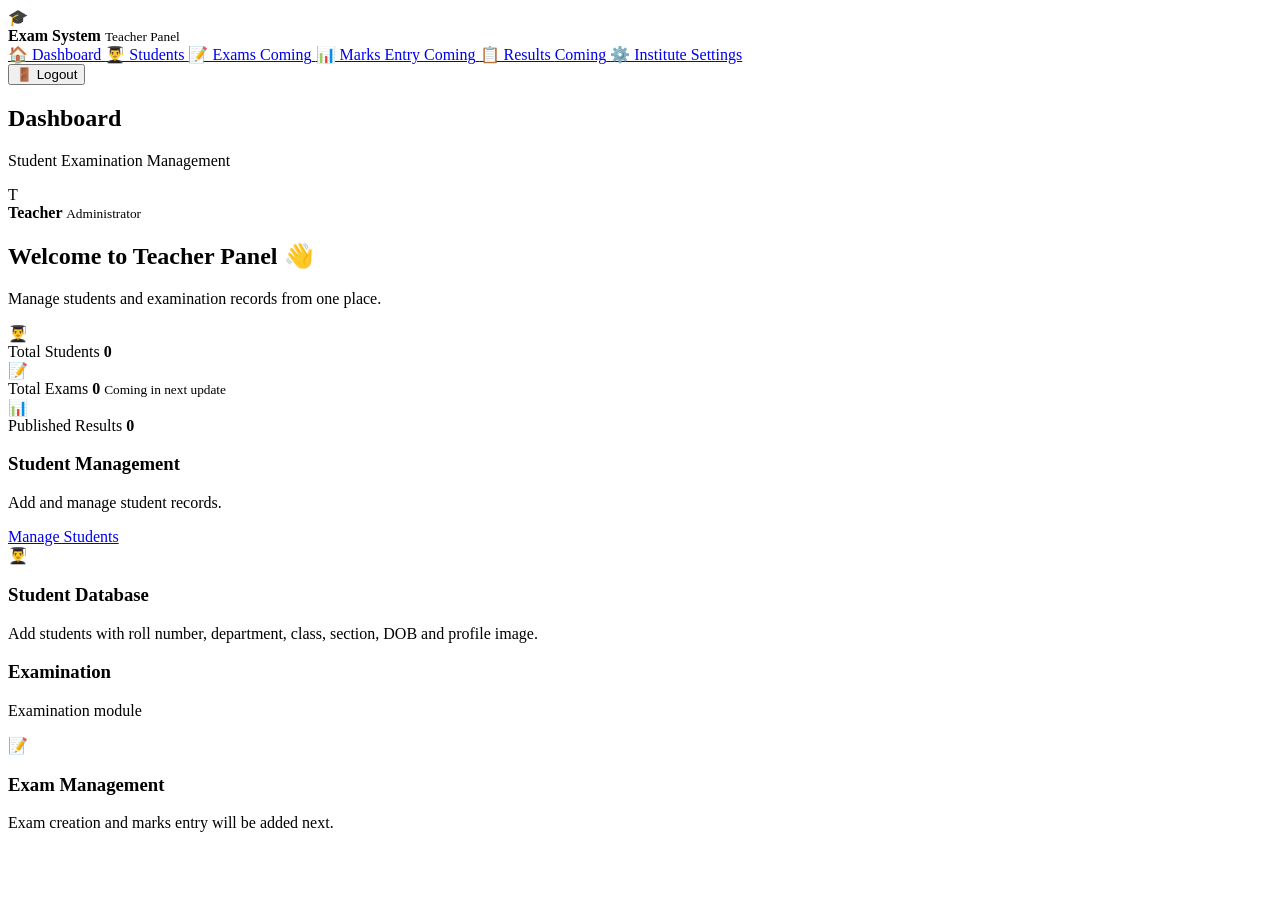
==== dashboard.html @ e986f678 "Add initial Teacher Dashboard HTML structure" ====
<!DOCTYPE html>
<html lang="en">

<head>

    <meta charset="UTF-8">

    <meta name="viewport"
          content="width=device-width, initial-scale=1.0">

    <title>Teacher Dashboard</title>

    <link rel="stylesheet"
          href="css/style.css">

</head>

<body>

<div class="app">

    <aside class="sidebar">

        <div class="sidebar-brand">

            <div class="brand-small">
                🎓
            </div>

            <div>
                <strong>Exam System</strong>
                <small>Teacher Panel</small>
            </div>

        </div>

        <nav>

            <a href="dashboard.html"
               class="nav-link active">

                🏠 Dashboard

            </a>

            <a href="students.html"
               class="nav-link">

                👨‍🎓 Students

            </a>

            <a href="#"
               class="nav-link disabled">

                📝 Exams
                <span>Coming</span>

            </a>

            <a href="#"
               class="nav-link disabled">

                📊 Marks Entry
                <span>Coming</span>

            </a>

            <a href="#"
               class="nav-link disabled">

                📋 Results
                <span>Coming</span>

            </a>

            <a href="settings.html"
               class="nav-link">

                ⚙️ Institute Settings

            </a>

        </nav>

        <button id="logoutBtn"
                class="logout-btn">

            🚪 Logout

        </button>

    </aside>


    <main class="main">

        <header class="topbar">

            <div>

                <h2>Dashboard</h2>

                <p id="instituteName">
                    Student Examination Management
                </p>

            </div>

            <div class="teacher-info">

                <div class="avatar">
                    T
                </div>

                <div>

                    <strong id="teacherEmail">
                        Teacher
                    </strong>

                    <small>
                        Administrator
                    </small>

                </div>

            </div>

        </header>


        <section class="content">

            <div class="welcome-card">

                <div>

                    <h1>
                        Welcome to Teacher Panel 👋
                    </h1>

                    <p>
                        Manage students and examination
                        records from one place.
                    </p>

                </div>

            </div>


            <div class="stats-grid">

                <div class="stat-card">

                    <div class="stat-icon blue">
                        👨‍🎓
                    </div>

                    <div>

                        <span>Total Students</span>

                        <strong id="studentCount">
                            0
                        </strong>

                    </div>

                </div>


                <div class="stat-card">

                    <div class="stat-icon green">
                        📝
                    </div>

                    <div>

                        <span>Total Exams</span>

                        <strong>
                            0
                        </strong>

                        <small>
                            Coming in next update
                        </small>

                    </div>

                </div>


                <div class="stat-card">

                    <div class="stat-icon orange">
                        📊
                    </div>

                    <div>

                        <span>Published Results</span>

                        <strong>
                            0
                        </strong>

                    </div>

                </div>

            </div>


            <div class="dashboard-grid">

                <div class="panel">

                    <div class="panel-header">

                        <div>

                            <h3>Student Management</h3>

                            <p>
                                Add and manage student records.
                            </p>

                        </div>

                        <a href="students.html"
                           class="small-btn">

                            Manage Students

                        </a>

                    </div>

                    <div class="empty-box">

                        <div class="large-icon">
                            👨‍🎓
                        </div>

                        <h3>
                            Student Database
                        </h3>

                        <p>
                            Add students with roll number,
                            department, class, section,
                            DOB and profile image.
                        </p>

                    </div>

                </div>


                <div class="panel">

                    <div class="panel-header">

                        <div>

                            <h3>Examination</h3>

                            <p>
                                Examination module
                            </p>

                        </div>

                    </div>

                    <div class="empty-box">

                        <div class="large-icon">
                            📝
                        </div>

                        <h3>
                            Exam Management
                        </h3>

                        <p>
                            Exam creation and marks entry
                            will be added next.
                        </p>

                    </div>

                </div>

            </div>

        </section>

    </main>

</div>

<script type="module"
        src="js/dashboard.js">
</script>

</body>

</html>
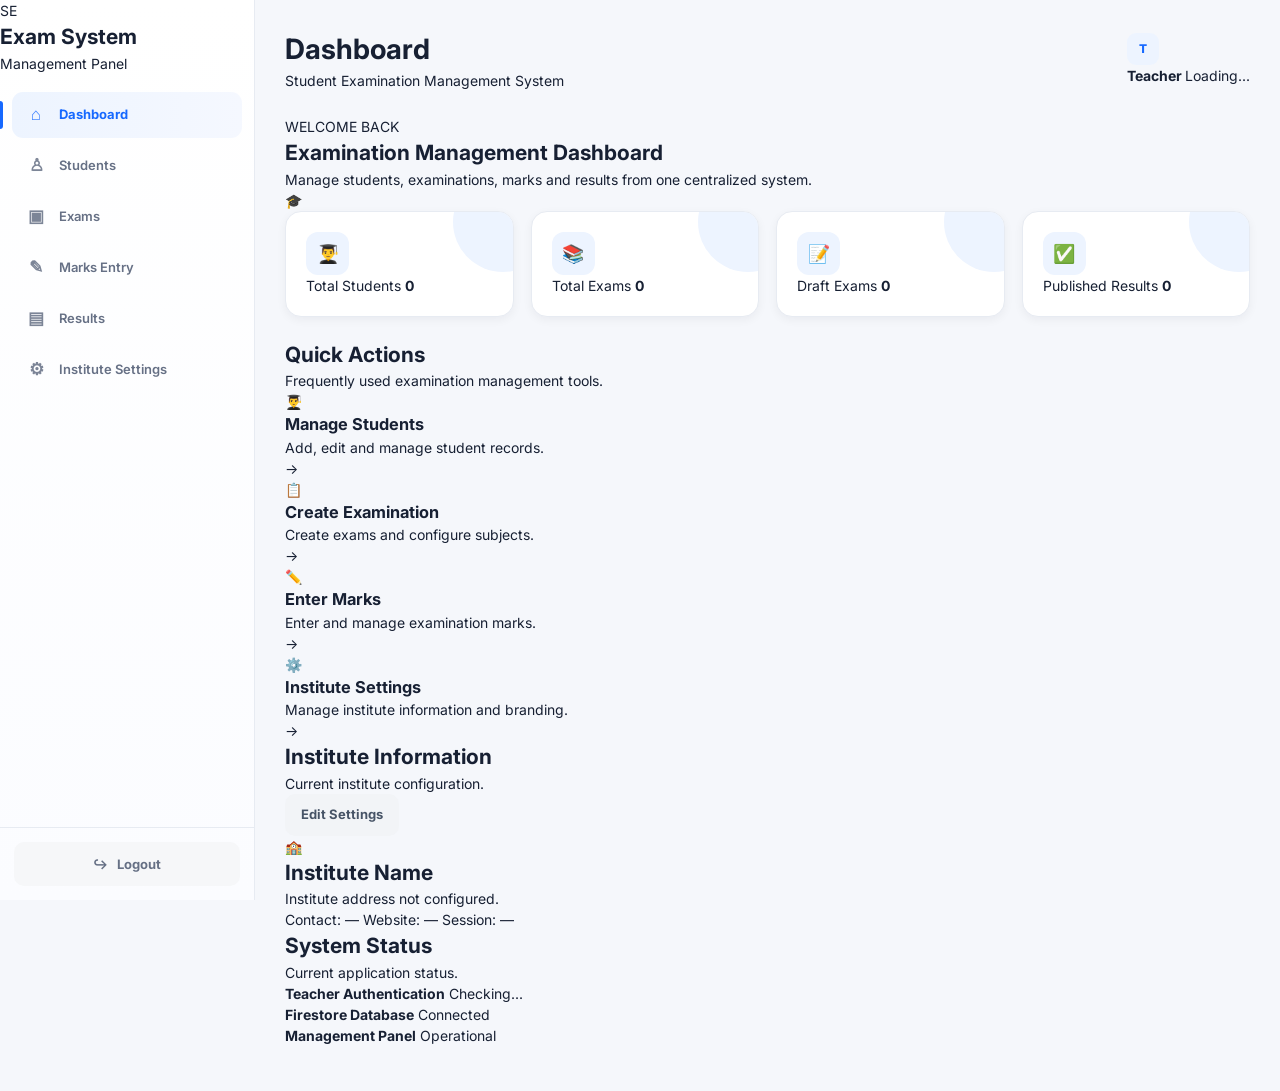
==== commit 2d7ef2f5: "Refactor dashboard HTML for better layout and content Updated the dashboard HTML structure and conte" ====
--- a/dashboard.html
+++ b/dashboard.html
@@ -1,297 +1,390 @@
 <!DOCTYPE html>
 <html lang="en">
-
 <head>
-
     <meta charset="UTF-8">
-
-    <meta name="viewport"
-          content="width=device-width, initial-scale=1.0">
-
-    <title>Teacher Dashboard</title>
-
-    <link rel="stylesheet"
-          href="css/style.css">
-
+    <meta name="viewport" content="width=device-width, initial-scale=1.0">
+
+    <title>Dashboard | Student Examination Management</title>
+
+    <link rel="preconnect" href="https://fonts.googleapis.com">
+    <link rel="preconnect" href="https://fonts.gstatic.com" crossorigin>
+    <link href="https://fonts.googleapis.com/css2?family=Inter:wght@400;500;600;700;800&display=swap" rel="stylesheet">
+
+    <link rel="stylesheet" href="css/style.css">
 </head>
 
 <body>
 
-<div class="app">
-
+<div class="app-layout">
+
+    <!-- SIDEBAR -->
     <aside class="sidebar">
 
         <div class="sidebar-brand">
-
-            <div class="brand-small">
-                🎓
-            </div>
+            <div class="brand-icon">SE</div>
 
             <div>
-                <strong>Exam System</strong>
-                <small>Teacher Panel</small>
-            </div>
-
+                <h2>Exam System</h2>
+                <span>Management Panel</span>
+            </div>
         </div>
 
-        <nav>
-
-            <a href="dashboard.html"
-               class="nav-link active">
-
-                🏠 Dashboard
-
-            </a>
-
-            <a href="students.html"
-               class="nav-link">
-
-                👨‍🎓 Students
-
-            </a>
-
-            <a href="#"
-               class="nav-link disabled">
-
-                📝 Exams
-                <span>Coming</span>
-
-            </a>
-
-            <a href="#"
-               class="nav-link disabled">
-
-                📊 Marks Entry
-                <span>Coming</span>
-
-            </a>
-
-            <a href="#"
-               class="nav-link disabled">
-
-                📋 Results
-                <span>Coming</span>
-
-            </a>
-
-            <a href="settings.html"
-               class="nav-link">
-
-                ⚙️ Institute Settings
-
+        <nav class="sidebar-nav">
+
+            <a href="dashboard.html" class="nav-link active">
+                <span class="nav-icon">⌂</span>
+                <span>Dashboard</span>
+            </a>
+
+            <a href="students.html" class="nav-link">
+                <span class="nav-icon">♙</span>
+                <span>Students</span>
+            </a>
+
+            <a href="exams.html" class="nav-link">
+                <span class="nav-icon">▣</span>
+                <span>Exams</span>
+            </a>
+
+            <a href="#" class="nav-link">
+                <span class="nav-icon">✎</span>
+                <span>Marks Entry</span>
+            </a>
+
+            <a href="#" class="nav-link">
+                <span class="nav-icon">▤</span>
+                <span>Results</span>
+            </a>
+
+            <a href="settings.html" class="nav-link">
+                <span class="nav-icon">⚙</span>
+                <span>Institute Settings</span>
             </a>
 
         </nav>
 
-        <button id="logoutBtn"
-                class="logout-btn">
-
-            🚪 Logout
-
-        </button>
+        <div class="sidebar-bottom">
+
+            <button id="logoutBtn" class="logout-btn">
+                <span>↪</span>
+                Logout
+            </button>
+
+        </div>
 
     </aside>
 
 
-    <main class="main">
-
+    <!-- MAIN -->
+    <main class="main-content">
+
+        <!-- TOPBAR -->
         <header class="topbar">
 
             <div>
-
-                <h2>Dashboard</h2>
-
-                <p id="instituteName">
-                    Student Examination Management
-                </p>
-
-            </div>
-
-            <div class="teacher-info">
-
-                <div class="avatar">
-                    T
-                </div>
+                <h1>Dashboard</h1>
+                <p>Student Examination Management System</p>
+            </div>
+
+            <div class="topbar-right">
+
+                <div class="teacher-profile">
+                    <div class="teacher-avatar" id="teacherAvatar">
+                        T
+                    </div>
+
+                    <div class="teacher-details">
+                        <strong id="teacherName">
+                            Teacher
+                        </strong>
+
+                        <span id="teacherEmail">
+                            Loading...
+                        </span>
+                    </div>
+                </div>
+
+            </div>
+
+        </header>
+
+
+        <!-- DASHBOARD CONTENT -->
+        <section class="page-content">
+
+            <!-- WELCOME -->
+            <div class="welcome-card">
 
                 <div>
-
-                    <strong id="teacherEmail">
-                        Teacher
-                    </strong>
-
-                    <small>
-                        Administrator
-                    </small>
-
-                </div>
-
-            </div>
-
-        </header>
-
-
-        <section class="content">
-
-            <div class="welcome-card">
+                    <span class="welcome-label">WELCOME BACK</span>
+
+                    <h2>
+                        Examination Management Dashboard
+                    </h2>
+
+                    <p>
+                        Manage students, examinations, marks and results
+                        from one centralized system.
+                    </p>
+                </div>
+
+                <div class="welcome-icon">
+                    🎓
+                </div>
+
+            </div>
+
+
+            <!-- STATISTICS -->
+            <div class="stats-grid">
+
+                <div class="stat-card">
+
+                    <div class="stat-icon">
+                        👨‍🎓
+                    </div>
+
+                    <div class="stat-content">
+                        <span>Total Students</span>
+                        <strong id="totalStudents">0</strong>
+                    </div>
+
+                </div>
+
+
+                <div class="stat-card">
+
+                    <div class="stat-icon">
+                        📚
+                    </div>
+
+                    <div class="stat-content">
+                        <span>Total Exams</span>
+                        <strong id="totalExams">0</strong>
+                    </div>
+
+                </div>
+
+
+                <div class="stat-card">
+
+                    <div class="stat-icon">
+                        📝
+                    </div>
+
+                    <div class="stat-content">
+                        <span>Draft Exams</span>
+                        <strong id="draftExams">0</strong>
+                    </div>
+
+                </div>
+
+
+                <div class="stat-card">
+
+                    <div class="stat-icon">
+                        ✅
+                    </div>
+
+                    <div class="stat-content">
+                        <span>Published Results</span>
+                        <strong id="publishedResults">0</strong>
+                    </div>
+
+                </div>
+
+            </div>
+
+
+            <!-- QUICK ACTIONS -->
+            <div class="section-heading">
 
                 <div>
-
-                    <h1>
-                        Welcome to Teacher Panel 👋
-                    </h1>
-
-                    <p>
-                        Manage students and examination
-                        records from one place.
+                    <h2>Quick Actions</h2>
+                    <p>Frequently used examination management tools.</p>
+                </div>
+
+            </div>
+
+
+            <div class="quick-actions-grid">
+
+                <a href="students.html" class="quick-action-card">
+
+                    <div class="quick-action-icon">
+                        👨‍🎓
+                    </div>
+
+                    <div>
+                        <h3>Manage Students</h3>
+                        <p>Add, edit and manage student records.</p>
+                    </div>
+
+                    <span class="quick-arrow">→</span>
+
+                </a>
+
+
+                <a href="exams.html" class="quick-action-card">
+
+                    <div class="quick-action-icon">
+                        📋
+                    </div>
+
+                    <div>
+                        <h3>Create Examination</h3>
+                        <p>Create exams and configure subjects.</p>
+                    </div>
+
+                    <span class="quick-arrow">→</span>
+
+                </a>
+
+
+                <a href="#" class="quick-action-card">
+
+                    <div class="quick-action-icon">
+                        ✏️
+                    </div>
+
+                    <div>
+                        <h3>Enter Marks</h3>
+                        <p>Enter and manage examination marks.</p>
+                    </div>
+
+                    <span class="quick-arrow">→</span>
+
+                </a>
+
+
+                <a href="settings.html" class="quick-action-card">
+
+                    <div class="quick-action-icon">
+                        ⚙️
+                    </div>
+
+                    <div>
+                        <h3>Institute Settings</h3>
+                        <p>Manage institute information and branding.</p>
+                    </div>
+
+                    <span class="quick-arrow">→</span>
+
+                </a>
+
+            </div>
+
+
+            <!-- INSTITUTE INFORMATION -->
+            <div class="section-heading">
+
+                <div>
+                    <h2>Institute Information</h2>
+                    <p>Current institute configuration.</p>
+                </div>
+
+                <a href="settings.html" class="btn btn-secondary">
+                    Edit Settings
+                </a>
+
+            </div>
+
+
+            <div class="institute-card">
+
+                <div class="institute-logo-box">
+
+                    <img
+                        id="instituteLogo"
+                        src=""
+                        alt="Institute Logo"
+                        style="display:none;"
+                    >
+
+                    <div id="defaultInstituteLogo">
+                        🏫
+                    </div>
+
+                </div>
+
+
+                <div class="institute-info">
+
+                    <h2 id="instituteName">
+                        Institute Name
+                    </h2>
+
+                    <p id="instituteAddress">
+                        Institute address not configured.
                     </p>
 
-                </div>
-
-            </div>
-
-
-            <div class="stats-grid">
-
-                <div class="stat-card">
-
-                    <div class="stat-icon blue">
-                        👨‍🎓
-                    </div>
-
-                    <div>
-
-                        <span>Total Students</span>
-
-                        <strong id="studentCount">
-                            0
-                        </strong>
-
-                    </div>
-
-                </div>
-
-
-                <div class="stat-card">
-
-                    <div class="stat-icon green">
-                        📝
-                    </div>
-
-                    <div>
-
-                        <span>Total Exams</span>
-
-                        <strong>
-                            0
-                        </strong>
-
-                        <small>
-                            Coming in next update
-                        </small>
-
-                    </div>
-
-                </div>
-
-
-                <div class="stat-card">
-
-                    <div class="stat-icon orange">
-                        📊
-                    </div>
-
-                    <div>
-
-                        <span>Published Results</span>
-
-                        <strong>
-                            0
-                        </strong>
-
-                    </div>
-
-                </div>
-
-            </div>
-
-
-            <div class="dashboard-grid">
-
-                <div class="panel">
-
-                    <div class="panel-header">
-
-                        <div>
-
-                            <h3>Student Management</h3>
-
-                            <p>
-                                Add and manage student records.
-                            </p>
-
-                        </div>
-
-                        <a href="students.html"
-                           class="small-btn">
-
-                            Manage Students
-
-                        </a>
-
-                    </div>
-
-                    <div class="empty-box">
-
-                        <div class="large-icon">
-                            👨‍🎓
-                        </div>
-
-                        <h3>
-                            Student Database
-                        </h3>
-
-                        <p>
-                            Add students with roll number,
-                            department, class, section,
-                            DOB and profile image.
-                        </p>
-
-                    </div>
-
-                </div>
-
-
-                <div class="panel">
-
-                    <div class="panel-header">
-
-                        <div>
-
-                            <h3>Examination</h3>
-
-                            <p>
-                                Examination module
-                            </p>
-
-                        </div>
-
-                    </div>
-
-                    <div class="empty-box">
-
-                        <div class="large-icon">
-                            📝
-                        </div>
-
-                        <h3>
-                            Exam Management
-                        </h3>
-
-                        <p>
-                            Exam creation and marks entry
-                            will be added next.
-                        </p>
-
+                    <div class="institute-meta">
+
+                        <span id="instituteContact">
+                            Contact: —
+                        </span>
+
+                        <span id="instituteWebsite">
+                            Website: —
+                        </span>
+
+                        <span id="instituteSession">
+                            Session: —
+                        </span>
+
+                    </div>
+
+                </div>
+
+            </div>
+
+
+            <!-- SYSTEM STATUS -->
+            <div class="section-heading">
+
+                <div>
+                    <h2>System Status</h2>
+                    <p>Current application status.</p>
+                </div>
+
+            </div>
+
+
+            <div class="system-status-grid">
+
+                <div class="status-card">
+
+                    <div class="status-dot online"></div>
+
+                    <div>
+                        <strong>Teacher Authentication</strong>
+                        <span id="authStatus">
+                            Checking...
+                        </span>
+                    </div>
+
+                </div>
+
+
+                <div class="status-card">
+
+                    <div class="status-dot online"></div>
+
+                    <div>
+                        <strong>Firestore Database</strong>
+                        <span>Connected</span>
+                    </div>
+
+                </div>
+
+
+                <div class="status-card">
+
+                    <div class="status-dot online"></div>
+
+                    <div>
+                        <strong>Management Panel</strong>
+                        <span>Operational</span>
                     </div>
 
                 </div>
@@ -304,10 +397,8 @@
 
 </div>
 
-<script type="module"
-        src="js/dashboard.js">
-</script>
+
+<script type="module" src="js/dashboard.js"></script>
 
 </body>
-
 </html>
--- a/css/style.css
+++ b/css/style.css
@@ -0,0 +1,2395 @@
+/* ============================================================
+   EXAMINATION MANAGEMENT SYSTEM
+   FINAL MODERN UI
+   Blue / White / Professional SaaS Dashboard
+   File: css/style.css
+============================================================ */
+
+
+/* ============================================================
+   GOOGLE FONT
+============================================================ */
+
+@import url('https://fonts.googleapis.com/css2?family=Inter:wght@400;500;600;700;800&display=swap');
+
+
+/* ============================================================
+   ROOT VARIABLES
+============================================================ */
+
+:root {
+
+    --primary: #1769ff;
+    --primary-dark: #0b57d0;
+    --primary-light: #edf4ff;
+
+    --blue-50: #f5f8ff;
+    --blue-100: #eaf2ff;
+    --blue-200: #d8e7ff;
+    --blue-300: #b9d2ff;
+
+    --white: #ffffff;
+
+    --text: #172033;
+    --text-dark: #1d2939;
+    --text-medium: #475467;
+    --text-light: #667085;
+    --muted: #98a2b3;
+
+    --border: #e7ebf2;
+    --border-dark: #d8dee8;
+
+    --background: #f5f7fb;
+    --background-soft: #f9fbff;
+
+    --success: #16a36a;
+    --success-bg: #eafaf3;
+
+    --danger: #e5484d;
+    --danger-bg: #fff0f1;
+
+    --warning: #d99000;
+    --warning-bg: #fff7df;
+
+    --purple: #7257d9;
+    --purple-bg: #f2efff;
+
+    --shadow-xs:
+        0 1px 2px rgba(16, 24, 40, 0.04);
+
+    --shadow-sm:
+        0 3px 10px rgba(16, 24, 40, 0.05);
+
+    --shadow-md:
+        0 8px 24px rgba(16, 24, 40, 0.07);
+
+    --shadow-lg:
+        0 18px 45px rgba(16, 24, 40, 0.11);
+
+    --radius-sm: 8px;
+    --radius-md: 12px;
+    --radius-lg: 16px;
+    --radius-xl: 20px;
+
+    --sidebar-width: 255px;
+
+}
+
+
+/* ============================================================
+   RESET
+============================================================ */
+
+* {
+    margin: 0;
+    padding: 0;
+    box-sizing: border-box;
+}
+
+
+html {
+    scroll-behavior: smooth;
+}
+
+
+body {
+
+    margin: 0;
+
+    font-family:
+        "Inter",
+        -apple-system,
+        BlinkMacSystemFont,
+        "Segoe UI",
+        sans-serif;
+
+    background: var(--background);
+
+    color: var(--text);
+
+    font-size: 14px;
+
+    line-height: 1.5;
+
+    -webkit-font-smoothing: antialiased;
+
+}
+
+
+button,
+input,
+select,
+textarea {
+
+    font-family: inherit;
+
+}
+
+
+button {
+
+    border: 0;
+
+}
+
+
+a {
+
+    text-decoration: none;
+
+    color: inherit;
+
+}
+
+
+img {
+
+    max-width: 100%;
+
+    display: block;
+
+}
+
+
+/* ============================================================
+   APP LAYOUT
+============================================================ */
+
+.app-layout {
+
+    min-height: 100vh;
+
+    display: flex;
+
+}
+
+
+/* ============================================================
+   SIDEBAR
+============================================================ */
+
+.sidebar {
+
+    position: fixed;
+
+    left: 0;
+    top: 0;
+    bottom: 0;
+
+    width: var(--sidebar-width);
+
+    background:
+        linear-gradient(
+            180deg,
+            #ffffff 0%,
+            #fbfcff 100%
+        );
+
+    border-right: 1px solid var(--border);
+
+    display: flex;
+
+    flex-direction: column;
+
+    z-index: 1000;
+
+}
+
+
+/* ============================================================
+   BRAND
+============================================================ */
+
+.brand {
+
+    height: 78px;
+
+    padding: 0 20px;
+
+    display: flex;
+
+    align-items: center;
+
+    gap: 12px;
+
+    border-bottom: 1px solid var(--border);
+
+}
+
+
+.brand-logo {
+
+    width: 39px;
+
+    height: 39px;
+
+    border-radius: 11px;
+
+    display: flex;
+
+    align-items: center;
+
+    justify-content: center;
+
+    background:
+        linear-gradient(
+            135deg,
+            #2878ff,
+            #0756d9
+        );
+
+    color: #ffffff;
+
+    font-size: 13px;
+
+    font-weight: 800;
+
+    box-shadow:
+        0 6px 15px rgba(23, 105, 255, .20);
+
+}
+
+
+.brand-name {
+
+    font-size: 15px;
+
+    font-weight: 800;
+
+    color: var(--text);
+
+    letter-spacing: -.2px;
+
+}
+
+
+.brand-subtitle {
+
+    margin-top: 2px;
+
+    font-size: 10px;
+
+    color: var(--muted);
+
+    font-weight: 500;
+
+}
+
+
+/* ============================================================
+   SIDEBAR NAVIGATION
+============================================================ */
+
+.sidebar-nav {
+
+    flex: 1;
+
+    padding: 18px 12px;
+
+    overflow-y: auto;
+
+}
+
+
+.sidebar-nav a {
+
+    position: relative;
+
+    display: flex;
+
+    align-items: center;
+
+    gap: 12px;
+
+    height: 46px;
+
+    padding: 0 13px;
+
+    margin-bottom: 5px;
+
+    border-radius: 11px;
+
+    color: #667085;
+
+    font-size: 13px;
+
+    font-weight: 600;
+
+    transition:
+        background .18s ease,
+        color .18s ease,
+        transform .18s ease;
+
+}
+
+
+.sidebar-nav a span:first-child {
+
+    width: 22px;
+
+    text-align: center;
+
+    font-size: 17px;
+
+    opacity: .85;
+
+}
+
+
+.sidebar-nav a:hover {
+
+    background: #f3f7ff;
+
+    color: var(--primary);
+
+}
+
+
+.sidebar-nav a.active {
+
+    background:
+        linear-gradient(
+            90deg,
+            #edf4ff,
+            #f5f8ff
+        );
+
+    color: var(--primary);
+
+    font-weight: 700;
+
+}
+
+
+.sidebar-nav a.active::before {
+
+    content: "";
+
+    position: absolute;
+
+    left: -12px;
+
+    top: 9px;
+
+    width: 3px;
+
+    height: 28px;
+
+    border-radius: 0 5px 5px 0;
+
+    background: var(--primary);
+
+}
+
+
+/* ============================================================
+   SIDEBAR BOTTOM
+============================================================ */
+
+.sidebar-bottom {
+
+    padding: 14px;
+
+    border-top: 1px solid var(--border);
+
+}
+
+
+.logout-btn {
+
+    width: 100%;
+
+    height: 44px;
+
+    display: flex;
+
+    align-items: center;
+
+    justify-content: center;
+
+    gap: 9px;
+
+    border-radius: 10px;
+
+    background: #f6f7f9;
+
+    color: #667085;
+
+    font-size: 13px;
+
+    font-weight: 700;
+
+    cursor: pointer;
+
+    transition: .18s ease;
+
+}
+
+
+.logout-btn:hover {
+
+    background: var(--danger-bg);
+
+    color: var(--danger);
+
+}
+
+
+/* ============================================================
+   MAIN CONTENT
+============================================================ */
+
+.main-content {
+
+    width: calc(100% - var(--sidebar-width));
+
+    margin-left: var(--sidebar-width);
+
+    min-height: 100vh;
+
+    padding: 28px 30px 45px;
+
+}
+
+
+.main-content > * {
+
+    max-width: 1500px;
+
+    margin-left: auto;
+
+    margin-right: auto;
+
+}
+
+
+/* ============================================================
+   TOPBAR
+============================================================ */
+
+.topbar {
+
+    min-height: 58px;
+
+    display: flex;
+
+    align-items: center;
+
+    justify-content: space-between;
+
+    gap: 20px;
+
+    margin-bottom: 25px;
+
+}
+
+
+.topbar-left h1 {
+
+    font-size: 25px;
+
+    line-height: 1.2;
+
+    font-weight: 800;
+
+    letter-spacing: -.5px;
+
+    color: var(--text);
+
+}
+
+
+.topbar-left p {
+
+    margin-top: 5px;
+
+    color: var(--text-light);
+
+    font-size: 13px;
+
+}
+
+
+.topbar-right {
+
+    display: flex;
+
+    align-items: center;
+
+    gap: 10px;
+
+}
+
+
+/* ============================================================
+   GENERAL CARDS
+============================================================ */
+
+.card {
+
+    background: var(--white);
+
+    border: 1px solid var(--border);
+
+    border-radius: var(--radius-lg);
+
+    box-shadow: var(--shadow-sm);
+
+}
+
+
+.card:hover {
+
+    box-shadow: var(--shadow-md);
+
+}
+
+
+/* ============================================================
+   BUTTONS
+============================================================ */
+
+.btn {
+
+    min-height: 42px;
+
+    padding: 0 16px;
+
+    display: inline-flex;
+
+    align-items: center;
+
+    justify-content: center;
+
+    gap: 8px;
+
+    border-radius: 10px;
+
+    font-size: 13px;
+
+    font-weight: 700;
+
+    cursor: pointer;
+
+    transition:
+        transform .18s ease,
+        box-shadow .18s ease,
+        background .18s ease;
+
+}
+
+
+.btn-primary {
+
+    color: white;
+
+    background:
+        linear-gradient(
+            135deg,
+            #2878ff,
+            #0756d9
+        );
+
+    box-shadow:
+        0 6px 16px rgba(23, 105, 255, .18);
+
+}
+
+
+.btn-primary:hover {
+
+    transform: translateY(-1px);
+
+    box-shadow:
+        0 9px 20px rgba(23, 105, 255, .25);
+
+}
+
+
+.btn-secondary {
+
+    color: var(--text-medium);
+
+    background: #f2f4f7;
+
+}
+
+
+.btn-secondary:hover {
+
+    background: #e9edf2;
+
+}
+
+
+.btn-danger {
+
+    color: var(--danger);
+
+    background: var(--danger-bg);
+
+}
+
+
+.btn-success {
+
+    color: var(--success);
+
+    background: var(--success-bg);
+
+}
+
+
+/* ============================================================
+   DASHBOARD STATS
+============================================================ */
+
+.stats-grid {
+
+    display: grid;
+
+    grid-template-columns:
+        repeat(4, minmax(0, 1fr));
+
+    gap: 17px;
+
+    margin-bottom: 22px;
+
+}
+
+
+.stat-card {
+
+    position: relative;
+
+    overflow: hidden;
+
+    background: white;
+
+    border: 1px solid var(--border);
+
+    border-radius: 16px;
+
+    padding: 20px;
+
+    box-shadow: var(--shadow-sm);
+
+    transition: .2s ease;
+
+}
+
+
+.stat-card:hover {
+
+    transform: translateY(-2px);
+
+    box-shadow: var(--shadow-md);
+
+}
+
+
+.stat-card::after {
+
+    content: "";
+
+    position: absolute;
+
+    width: 100px;
+
+    height: 100px;
+
+    border-radius: 50%;
+
+    right: -40px;
+
+    top: -40px;
+
+    background: var(--primary-light);
+
+}
+
+
+.stat-icon {
+
+    width: 43px;
+
+    height: 43px;
+
+    border-radius: 12px;
+
+    display: flex;
+
+    align-items: center;
+
+    justify-content: center;
+
+    background: var(--primary-light);
+
+    color: var(--primary);
+
+    font-size: 18px;
+
+    font-weight: 800;
+
+    position: relative;
+
+    z-index: 2;
+
+}
+
+
+.stat-number {
+
+    margin-top: 17px;
+
+    font-size: 27px;
+
+    font-weight: 800;
+
+    color: var(--text);
+
+}
+
+
+.stat-label {
+
+    margin-top: 3px;
+
+    color: var(--text-light);
+
+    font-size: 12px;
+
+    font-weight: 600;
+
+}
+
+
+/* ============================================================
+   TOOLBAR
+============================================================ */
+
+.toolbar {
+
+    display: flex;
+
+    align-items: center;
+
+    justify-content: space-between;
+
+    gap: 15px;
+
+    padding: 17px;
+
+    background: white;
+
+    border: 1px solid var(--border);
+
+    border-radius: 14px;
+
+    box-shadow: var(--shadow-xs);
+
+    margin-bottom: 17px;
+
+}
+
+
+.toolbar-left,
+.toolbar-right {
+
+    display: flex;
+
+    align-items: center;
+
+    gap: 10px;
+
+}
+
+
+/* ============================================================
+   SEARCH
+============================================================ */
+
+.search-box {
+
+    position: relative;
+
+}
+
+
+.search-box input {
+
+    width: 280px;
+
+    height: 42px;
+
+    border: 1px solid var(--border-dark);
+
+    border-radius: 10px;
+
+    background: #fbfcfe;
+
+    padding: 0 13px 0 39px;
+
+    outline: none;
+
+    color: var(--text);
+
+    font-size: 13px;
+
+    transition: .18s ease;
+
+}
+
+
+.search-box::before {
+
+    content: "⌕";
+
+    position: absolute;
+
+    left: 14px;
+
+    top: 50%;
+
+    transform: translateY(-50%);
+
+    color: var(--muted);
+
+    font-size: 17px;
+
+    z-index: 2;
+
+}
+
+
+.search-box input:focus {
+
+    border-color: var(--primary);
+
+    background: white;
+
+    box-shadow:
+        0 0 0 3px rgba(23, 105, 255, .08);
+
+}
+
+
+/* ============================================================
+   FORM ELEMENTS
+============================================================ */
+
+.form-group {
+
+    margin-bottom: 16px;
+
+}
+
+
+.form-group label {
+
+    display: block;
+
+    margin-bottom: 7px;
+
+    color: var(--text-medium);
+
+    font-size: 12px;
+
+    font-weight: 700;
+
+}
+
+
+.form-group input,
+.form-group select,
+.form-group textarea {
+
+    width: 100%;
+
+    min-height: 43px;
+
+    border: 1px solid var(--border-dark);
+
+    border-radius: 10px;
+
+    background: #fbfcfe;
+
+    color: var(--text);
+
+    padding: 10px 12px;
+
+    outline: none;
+
+    font-size: 13px;
+
+    transition: .18s ease;
+
+}
+
+
+.form-group textarea {
+
+    min-height: 90px;
+
+    resize: vertical;
+
+}
+
+
+.form-group input:hover,
+.form-group select:hover,
+.form-group textarea:hover {
+
+    border-color: #c5ccd7;
+
+}
+
+
+.form-group input:focus,
+.form-group select:focus,
+.form-group textarea:focus {
+
+    border-color: var(--primary);
+
+    background: white;
+
+    box-shadow:
+        0 0 0 3px rgba(23, 105, 255, .08);
+
+}
+
+
+/* ============================================================
+   TABLE CARD
+============================================================ */
+
+.table-card {
+
+    overflow: hidden;
+
+    background: white;
+
+    border: 1px solid var(--border);
+
+    border-radius: 16px;
+
+    box-shadow: var(--shadow-sm);
+
+}
+
+
+.table-header {
+
+    padding: 20px 22px;
+
+    border-bottom: 1px solid var(--border);
+
+}
+
+
+.table-header h2 {
+
+    font-size: 17px;
+
+    font-weight: 800;
+
+    color: var(--text);
+
+}
+
+
+.table-header p {
+
+    margin-top: 4px;
+
+    font-size: 12px;
+
+    color: var(--text-light);
+
+}
+
+
+.table-responsive {
+
+    width: 100%;
+
+    overflow-x: auto;
+
+}
+
+
+table {
+
+    width: 100%;
+
+    border-collapse: collapse;
+
+}
+
+
+thead {
+
+    background: #f8fafc;
+
+}
+
+
+th {
+
+    padding: 13px 17px;
+
+    text-align: left;
+
+    border-bottom: 1px solid var(--border);
+
+    color: #667085;
+
+    font-size: 10px;
+
+    font-weight: 800;
+
+    text-transform: uppercase;
+
+    letter-spacing: .55px;
+
+    white-space: nowrap;
+
+}
+
+
+td {
+
+    padding: 14px 17px;
+
+    border-bottom: 1px solid #f0f2f5;
+
+    color: var(--text-medium);
+
+    font-size: 13px;
+
+}
+
+
+tbody tr {
+
+    transition: background .15s ease;
+
+}
+
+
+tbody tr:hover {
+
+    background: #fafcff;
+
+}
+
+
+tbody tr:last-child td {
+
+    border-bottom: 0;
+
+}
+
+
+/* ============================================================
+   STUDENT PROFILE
+============================================================ */
+
+.student-profile {
+
+    display: flex;
+
+    align-items: center;
+
+    gap: 11px;
+
+}
+
+
+.student-photo {
+
+    width: 42px;
+
+    height: 42px;
+
+    min-width: 42px;
+
+    border-radius: 11px;
+
+    object-fit: cover;
+
+    border: 1px solid var(--border);
+
+    background: #eef3f9;
+
+}
+
+
+.student-photo-placeholder {
+
+    width: 42px;
+
+    height: 42px;
+
+    min-width: 42px;
+
+    border-radius: 11px;
+
+    display: flex;
+
+    align-items: center;
+
+    justify-content: center;
+
+    background: var(--primary-light);
+
+    color: var(--primary);
+
+    font-size: 13px;
+
+    font-weight: 800;
+
+}
+
+
+.student-name {
+
+    font-weight: 700;
+
+    color: var(--text-dark);
+
+}
+
+
+.student-email {
+
+    margin-top: 2px;
+
+    color: var(--muted);
+
+    font-size: 10px;
+
+}
+
+
+/* ============================================================
+   BADGES
+============================================================ */
+
+.badge {
+
+    display: inline-flex;
+
+    align-items: center;
+
+    justify-content: center;
+
+    min-height: 25px;
+
+    padding: 4px 9px;
+
+    border-radius: 7px;
+
+    background: #f1f3f6;
+
+    color: #526075;
+
+    font-size: 10px;
+
+    font-weight: 800;
+
+}
+
+
+.badge-blue {
+
+    background: var(--primary-light);
+
+    color: var(--primary);
+
+}
+
+
+.badge-green {
+
+    background: var(--success-bg);
+
+    color: var(--success);
+
+}
+
+
+.badge-red {
+
+    background: var(--danger-bg);
+
+    color: var(--danger);
+
+}
+
+
+.badge-purple {
+
+    background: var(--purple-bg);
+
+    color: var(--purple);
+
+}
+
+
+.badge-yellow {
+
+    background: var(--warning-bg);
+
+    color: var(--warning);
+
+}
+
+
+/* ============================================================
+   ACTION BUTTONS
+============================================================ */
+
+.action-buttons {
+
+    display: flex;
+
+    align-items: center;
+
+    gap: 6px;
+
+}
+
+
+.action-btn {
+
+    width: 33px;
+
+    height: 33px;
+
+    border-radius: 8px;
+
+    display: flex;
+
+    align-items: center;
+
+    justify-content: center;
+
+    border: 1px solid var(--border);
+
+    background: white;
+
+    cursor: pointer;
+
+    transition: .18s ease;
+
+}
+
+
+.action-btn:hover {
+
+    transform: translateY(-1px);
+
+}
+
+
+.action-btn.edit {
+
+    color: var(--primary);
+
+}
+
+
+.action-btn.edit:hover {
+
+    background: var(--primary-light);
+
+    border-color: var(--blue-300);
+
+}
+
+
+.action-btn.delete {
+
+    color: var(--danger);
+
+}
+
+
+.action-btn.delete:hover {
+
+    background: var(--danger-bg);
+
+    border-color: #ffc7ca;
+
+}
+
+
+/* ============================================================
+   MODAL
+============================================================ */
+
+.modal {
+
+    position: fixed;
+
+    inset: 0;
+
+    z-index: 5000;
+
+    display: none;
+
+    align-items: center;
+
+    justify-content: center;
+
+    padding: 20px;
+
+    background: rgba(15, 23, 42, .58);
+
+    backdrop-filter: blur(5px);
+
+}
+
+
+.modal.show {
+
+    display: flex;
+
+}
+
+
+.modal-content {
+
+    width: min(800px, 100%);
+
+    max-height: 92vh;
+
+    overflow-y: auto;
+
+    background: white;
+
+    border-radius: 18px;
+
+    box-shadow: var(--shadow-lg);
+
+    animation: modalOpen .2s ease;
+
+}
+
+
+@keyframes modalOpen {
+
+    from {
+
+        opacity: 0;
+
+        transform: translateY(12px) scale(.98);
+
+    }
+
+    to {
+
+        opacity: 1;
+
+        transform: translateY(0) scale(1);
+
+    }
+
+}
+
+
+.modal-header {
+
+    padding: 20px 22px;
+
+    display: flex;
+
+    align-items: center;
+
+    justify-content: space-between;
+
+    border-bottom: 1px solid var(--border);
+
+}
+
+
+.modal-header h2 {
+
+    font-size: 18px;
+
+    font-weight: 800;
+
+}
+
+
+.modal-header p {
+
+    margin-top: 3px;
+
+    font-size: 11px;
+
+    color: var(--muted);
+
+}
+
+
+.modal-close {
+
+    width: 34px;
+
+    height: 34px;
+
+    border-radius: 9px;
+
+    background: #f1f3f6;
+
+    color: #667085;
+
+    cursor: pointer;
+
+    font-size: 20px;
+
+}
+
+
+.modal-close:hover {
+
+    background: #e8ebf0;
+
+}
+
+
+.modal-body {
+
+    padding: 22px;
+
+}
+
+
+.modal-footer {
+
+    padding: 16px 22px;
+
+    border-top: 1px solid var(--border);
+
+    display: flex;
+
+    align-items: center;
+
+    justify-content: flex-end;
+
+    gap: 9px;
+
+}
+
+
+/* ============================================================
+   MESSAGES
+============================================================ */
+
+.success,
+.error {
+
+    margin-top: 12px;
+
+    padding: 10px 12px;
+
+    border-radius: 9px;
+
+    font-size: 12px;
+
+    font-weight: 600;
+
+}
+
+
+.success {
+
+    background: var(--success-bg);
+
+    color: var(--success);
+
+}
+
+
+.error {
+
+    background: var(--danger-bg);
+
+    color: var(--danger);
+
+}
+
+
+/* ============================================================
+   EMPTY STATE
+============================================================ */
+
+.empty-state {
+
+    padding: 65px 20px;
+
+    text-align: center;
+
+}
+
+
+.empty-icon {
+
+    width: 62px;
+
+    height: 62px;
+
+    margin: 0 auto 15px;
+
+    border-radius: 17px;
+
+    display: flex;
+
+    align-items: center;
+
+    justify-content: center;
+
+    background: var(--primary-light);
+
+    color: var(--primary);
+
+    font-size: 25px;
+
+    font-weight: 800;
+
+}
+
+
+.empty-state h3 {
+
+    color: var(--text);
+
+    font-size: 15px;
+
+    font-weight: 800;
+
+}
+
+
+.empty-state p {
+
+    margin-top: 5px;
+
+    color: var(--text-light);
+
+    font-size: 12px;
+
+}
+
+
+/* ============================================================
+   EXAM PAGE
+============================================================ */
+
+.section-card {
+
+    background: white;
+
+    border: 1px solid var(--border);
+
+    border-radius: 16px;
+
+    padding: 21px;
+
+    box-shadow: var(--shadow-sm);
+
+    margin-bottom: 18px;
+
+}
+
+
+.section-title {
+
+    display: flex;
+
+    align-items: center;
+
+    justify-content: space-between;
+
+    gap: 15px;
+
+    margin-bottom: 18px;
+
+}
+
+
+.section-title h2 {
+
+    font-size: 16px;
+
+    font-weight: 800;
+
+}
+
+
+.section-title p {
+
+    margin-top: 4px;
+
+    font-size: 12px;
+
+    color: var(--text-light);
+
+}
+
+
+.step-badge {
+
+    width: 28px;
+
+    height: 28px;
+
+    display: inline-flex;
+
+    align-items: center;
+
+    justify-content: center;
+
+    border-radius: 8px;
+
+    background: var(--primary-light);
+
+    color: var(--primary);
+
+    font-size: 11px;
+
+    font-weight: 800;
+
+}
+
+
+/* ============================================================
+   FORM GRID
+============================================================ */
+
+.form-grid {
+
+    display: grid;
+
+    grid-template-columns:
+        repeat(2, minmax(0, 1fr));
+
+    gap: 15px;
+
+}
+
+
+.form-grid.three {
+
+    grid-template-columns:
+        repeat(3, minmax(0, 1fr));
+
+}
+
+
+/* ============================================================
+   SUBJECT CARD
+============================================================ */
+
+.subject-card {
+
+    padding: 17px;
+
+    border: 1px solid var(--border);
+
+    border-radius: 13px;
+
+    background: #fbfcfe;
+
+    margin-bottom: 12px;
+
+}
+
+
+.subject-header {
+
+    display: flex;
+
+    align-items: center;
+
+    justify-content: space-between;
+
+    margin-bottom: 15px;
+
+}
+
+
+.subject-header strong {
+
+    color: var(--text);
+
+    font-size: 13px;
+
+}
+
+
+.remove-subject {
+
+    padding: 7px 10px;
+
+    border-radius: 7px;
+
+    background: var(--danger-bg);
+
+    color: var(--danger);
+
+    font-size: 11px;
+
+    font-weight: 700;
+
+    cursor: pointer;
+
+}
+
+
+.remove-subject:hover {
+
+    background: #ffe1e3;
+
+}
+
+
+/* ============================================================
+   EXAM STATUS
+============================================================ */
+
+.status-badge {
+
+    display: inline-flex;
+
+    align-items: center;
+
+    padding: 5px 9px;
+
+    border-radius: 7px;
+
+    font-size: 10px;
+
+    font-weight: 800;
+
+}
+
+
+.status-draft {
+
+    background: var(--warning-bg);
+
+    color: var(--warning);
+
+}
+
+
+.status-final {
+
+    background: var(--success-bg);
+
+    color: var(--success);
+
+}
+
+
+.status-published {
+
+    background: var(--primary-light);
+
+    color: var(--primary);
+
+}
+
+
+/* ============================================================
+   LOGIN PAGE
+============================================================ */
+
+.login-page {
+
+    min-height: 100vh;
+
+    display: flex;
+
+    align-items: center;
+
+    justify-content: center;
+
+    padding: 25px;
+
+    background:
+        radial-gradient(
+            circle at top left,
+            #e9f2ff,
+            transparent 35%
+        ),
+        linear-gradient(
+            135deg,
+            #f5f8ff,
+            #eef3fa
+        );
+
+}
+
+
+.login-card {
+
+    width: min(430px, 100%);
+
+    background: white;
+
+    border: 1px solid var(--border);
+
+    border-radius: 20px;
+
+    padding: 32px;
+
+    box-shadow: var(--shadow-lg);
+
+}
+
+
+.login-logo {
+
+    width: 55px;
+
+    height: 55px;
+
+    margin-bottom: 20px;
+
+    border-radius: 15px;
+
+    display: flex;
+
+    align-items: center;
+
+    justify-content: center;
+
+    background:
+        linear-gradient(
+            135deg,
+            #2878ff,
+            #0756d9
+        );
+
+    color: white;
+
+    font-size: 17px;
+
+    font-weight: 800;
+
+    box-shadow:
+        0 10px 25px rgba(23, 105, 255, .22);
+
+}
+
+
+.login-card h1 {
+
+    font-size: 24px;
+
+    font-weight: 800;
+
+    color: var(--text);
+
+}
+
+
+.login-card > p {
+
+    margin-top: 5px;
+
+    margin-bottom: 25px;
+
+    color: var(--text-light);
+
+    font-size: 13px;
+
+}
+
+
+.login-card .btn {
+
+    width: 100%;
+
+    margin-top: 5px;
+
+}
+
+
+/* ============================================================
+   TEACHER INFO
+============================================================ */
+
+.teacher-info {
+
+    display: flex;
+
+    align-items: center;
+
+    gap: 10px;
+
+    padding: 9px 12px;
+
+    border: 1px solid var(--border);
+
+    border-radius: 10px;
+
+    background: white;
+
+}
+
+
+.teacher-avatar {
+
+    width: 32px;
+
+    height: 32px;
+
+    border-radius: 9px;
+
+    display: flex;
+
+    align-items: center;
+
+    justify-content: center;
+
+    background: var(--primary-light);
+
+    color: var(--primary);
+
+    font-size: 12px;
+
+    font-weight: 800;
+
+}
+
+
+.teacher-name {
+
+    font-size: 12px;
+
+    font-weight: 700;
+
+}
+
+
+.teacher-role {
+
+    margin-top: 1px;
+
+    color: var(--muted);
+
+    font-size: 10px;
+
+}
+
+
+/* ============================================================
+   SETTINGS
+============================================================ */
+
+.settings-card {
+
+    background: white;
+
+    border: 1px solid var(--border);
+
+    border-radius: 16px;
+
+    padding: 22px;
+
+    box-shadow: var(--shadow-sm);
+
+}
+
+
+.settings-grid {
+
+    display: grid;
+
+    grid-template-columns:
+        repeat(2, minmax(0, 1fr));
+
+    gap: 16px;
+
+}
+
+
+.settings-grid .full {
+
+    grid-column: 1 / -1;
+
+}
+
+
+/* ============================================================
+   LOADING
+============================================================ */
+
+.loading {
+
+    display: flex;
+
+    align-items: center;
+
+    justify-content: center;
+
+    gap: 9px;
+
+    padding: 40px;
+
+    color: var(--text-light);
+
+    font-size: 13px;
+
+}
+
+
+.loading-spinner {
+
+    width: 17px;
+
+    height: 17px;
+
+    border: 2px solid #dce6f7;
+
+    border-top-color: var(--primary);
+
+    border-radius: 50%;
+
+    animation:
+        spin .7s linear infinite;
+
+}
+
+
+@keyframes spin {
+
+    to {
+        transform: rotate(360deg);
+    }
+
+}
+
+
+/* ============================================================
+   SCROLLBAR
+============================================================ */
+
+::-webkit-scrollbar {
+
+    width: 7px;
+
+    height: 7px;
+
+}
+
+
+::-webkit-scrollbar-track {
+
+    background: transparent;
+
+}
+
+
+::-webkit-scrollbar-thumb {
+
+    background: #ccd3de;
+
+    border-radius: 20px;
+
+}
+
+
+::-webkit-scrollbar-thumb:hover {
+
+    background: #aeb8c7;
+
+}
+
+
+/* ============================================================
+   RESPONSIVE — TABLET
+============================================================ */
+
+@media (max-width: 1100px) {
+
+    :root {
+
+        --sidebar-width: 225px;
+
+    }
+
+
+    .main-content {
+
+        padding: 24px 22px 40px;
+
+    }
+
+
+    .stats-grid {
+
+        grid-template-columns:
+            repeat(2, minmax(0, 1fr));
+
+    }
+
+
+    .form-grid.three {
+
+        grid-template-columns:
+            repeat(2, minmax(0, 1fr));
+
+    }
+
+}
+
+
+/* ============================================================
+   RESPONSIVE — MOBILE
+============================================================ */
+
+@media (max-width: 780px) {
+
+    :root {
+
+        --sidebar-width: 0px;
+
+    }
+
+
+    .sidebar {
+
+        position: relative;
+
+        width: 100%;
+
+        height: auto;
+
+        min-height: auto;
+
+        border-right: 0;
+
+        border-bottom: 1px solid var(--border);
+
+    }
+
+
+    .app-layout {
+
+        display: block;
+
+    }
+
+
+    .sidebar-nav {
+
+        display: flex;
+
+        gap: 5px;
+
+        padding: 10px;
+
+        overflow-x: auto;
+
+    }
+
+
+    .sidebar-nav a {
+
+        flex: 0 0 auto;
+
+        margin: 0;
+
+        padding: 0 13px;
+
+    }
+
+
+    .sidebar-nav a.active::before {
+
+        display: none;
+
+    }
+
+
+    .sidebar-bottom {
+
+        display: none;
+
+    }
+
+
+    .main-content {
+
+        width: 100%;
+
+        margin-left: 0;
+
+        padding: 20px 15px 35px;
+
+    }
+
+
+    .topbar {
+
+        align-items: flex-start;
+
+        flex-direction: column;
+
+    }
+
+
+    .topbar-right {
+
+        width: 100%;
+
+    }
+
+
+    .toolbar {
+
+        align-items: stretch;
+
+        flex-direction: column;
+
+    }
+
+
+    .toolbar-left,
+    .toolbar-right {
+
+        width: 100%;
+
+        flex-wrap: wrap;
+
+    }
+
+
+    .search-box {
+
+        width: 100%;
+
+    }
+
+
+    .search-box input {
+
+        width: 100%;
+
+    }
+
+
+    .form-grid,
+    .form-grid.three,
+    .settings-grid {
+
+        grid-template-columns: 1fr;
+
+    }
+
+
+    .settings-grid .full {
+
+        grid-column: auto;
+
+    }
+
+}
+
+
+/* ============================================================
+   SMALL MOBILE
+============================================================ */
+
+@media (max-width: 500px) {
+
+    .brand {
+
+        height: 68px;
+
+        padding: 0 15px;
+
+    }
+
+
+    .sidebar-nav a span:last-child {
+
+        display: none;
+
+    }
+
+
+    .sidebar-nav a {
+
+        width: 42px;
+
+        justify-content: center;
+
+        padding: 0;
+
+    }
+
+
+    .sidebar-nav a span:first-child {
+
+        font-size: 18px;
+
+    }
+
+
+    .stats-grid {
+
+        grid-template-columns: 1fr;
+
+    }
+
+
+    .main-content {
+
+        padding: 17px 12px 30px;
+
+    }
+
+
+    .topbar-left h1 {
+
+        font-size: 22px;
+
+    }
+
+
+    .section-card,
+    .settings-card {
+
+        padding: 16px;
+
+    }
+
+
+    .modal {
+
+        padding: 10px;
+
+    }
+
+
+    .modal-content {
+
+        border-radius: 15px;
+
+    }
+
+
+    .modal-body {
+
+        padding: 17px;
+
+    }
+
+}
